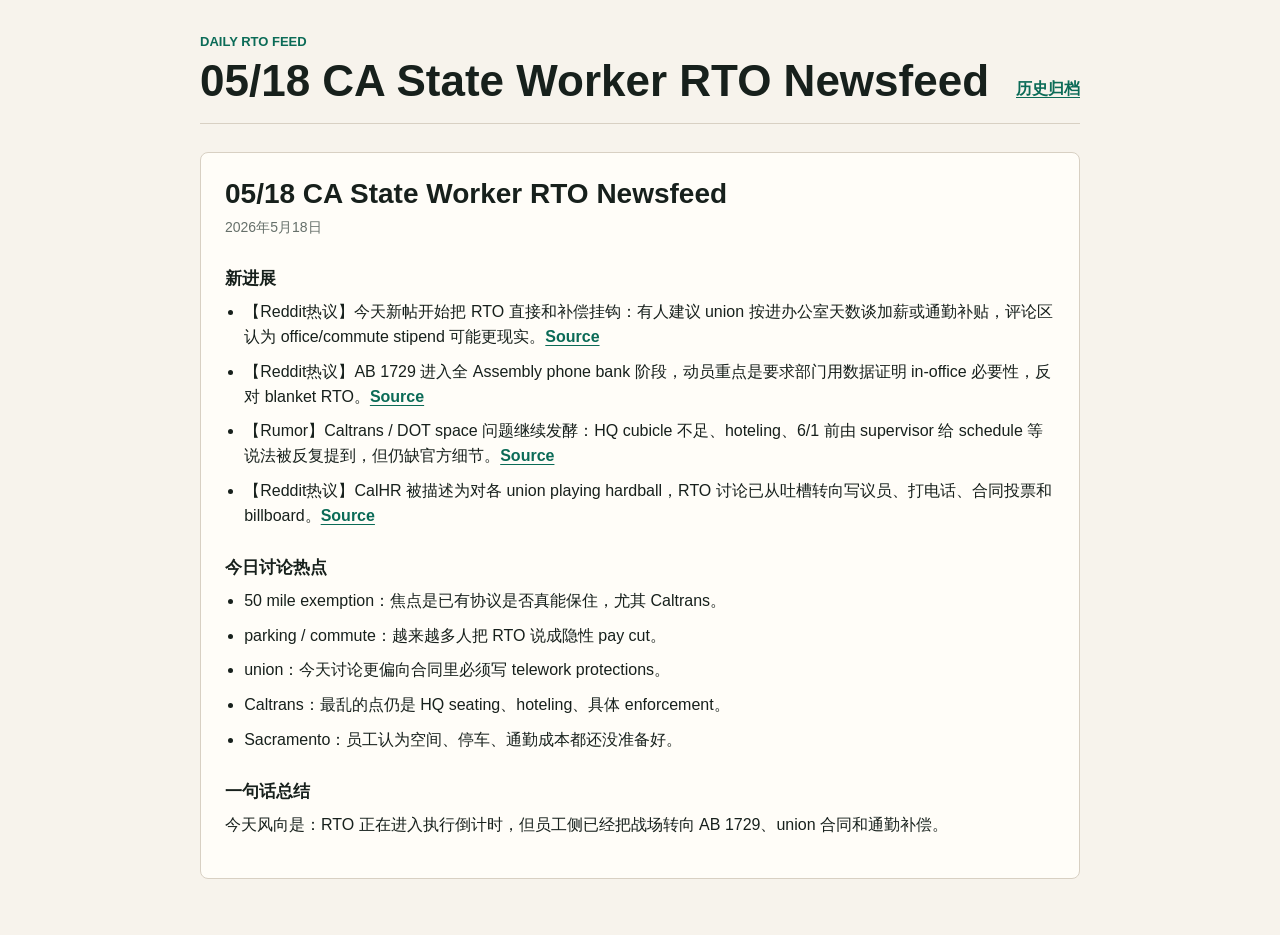
==== docs/index.html @ c8d517b0 "Added webpage" ====
<!doctype html>
<html lang="zh-CN">
  <head>
    <meta charset="utf-8">
    <meta name="viewport" content="width=device-width, initial-scale=1">
    <title>CA State Worker RTO Newsfeed</title>
    <link rel="stylesheet" href="styles.css">
  </head>
  <body>
    <main class="page">
      <header class="topbar">
        <div>
          <p class="eyebrow">Daily RTO Feed</p>
          <h1 id="page-title">CA State Worker RTO Newsfeed</h1>
        </div>
        <a class="archive-link" href="archive.html">历史归档</a>
      </header>

      <article id="latest" class="brief" aria-live="polite">
        <p class="loading">加载中...</p>
      </article>
    </main>

    <script src="briefs-data.js"></script>
    <script src="render.js"></script>
  </body>
</html>
---- docs/styles.css ----
:root {
  color-scheme: light;
  --bg: #f7f3ec;
  --ink: #17201c;
  --muted: #66706a;
  --line: #d8d0c3;
  --accent: #0b6b57;
  --paper: #fffdf8;
}

* {
  box-sizing: border-box;
}

body {
  margin: 0;
  background: var(--bg);
  color: var(--ink);
  font-family: -apple-system, BlinkMacSystemFont, "Segoe UI", sans-serif;
  line-height: 1.55;
}

.page {
  width: min(880px, calc(100% - 32px));
  margin: 0 auto;
  padding: 32px 0 56px;
}

.topbar {
  display: flex;
  align-items: flex-end;
  justify-content: space-between;
  gap: 20px;
  padding-bottom: 18px;
  border-bottom: 1px solid var(--line);
}

.eyebrow {
  margin: 0 0 4px;
  color: var(--accent);
  font-size: 13px;
  font-weight: 700;
  letter-spacing: 0;
  text-transform: uppercase;
}

h1,
h2,
h3,
p {
  margin-top: 0;
}

h1 {
  margin-bottom: 0;
  font-size: clamp(28px, 4vw, 44px);
  line-height: 1.12;
}

h2 {
  margin-bottom: 4px;
  font-size: 28px;
  line-height: 1.2;
}

h3 {
  margin: 26px 0 8px;
  font-size: 17px;
}

time {
  color: var(--muted);
  font-size: 14px;
}

.archive-link,
a {
  color: var(--accent);
  font-weight: 700;
  text-decoration-thickness: 1px;
  text-underline-offset: 3px;
}

.archive-link {
  flex: 0 0 auto;
  padding-bottom: 4px;
}

.brief {
  margin-top: 28px;
  padding: 24px;
  background: var(--paper);
  border: 1px solid var(--line);
  border-radius: 8px;
}

ul {
  margin: 0;
  padding-left: 1.2rem;
}

li + li {
  margin-top: 10px;
}

.loading {
  color: var(--muted);
}

.archive-list {
  margin-top: 28px;
}

.archive-item {
  background: var(--paper);
  border: 1px solid var(--line);
  border-radius: 8px;
}

.archive-item + .archive-item {
  margin-top: 12px;
}

.archive-item summary {
  cursor: pointer;
  padding: 16px 18px;
  font-weight: 800;
}

.archive-item .brief {
  margin-top: 0;
  border: 0;
  border-top: 1px solid var(--line);
  border-radius: 0 0 8px 8px;
}

@media (max-width: 640px) {
  .topbar {
    align-items: flex-start;
    flex-direction: column;
  }

  .brief {
    padding: 18px;
  }
}
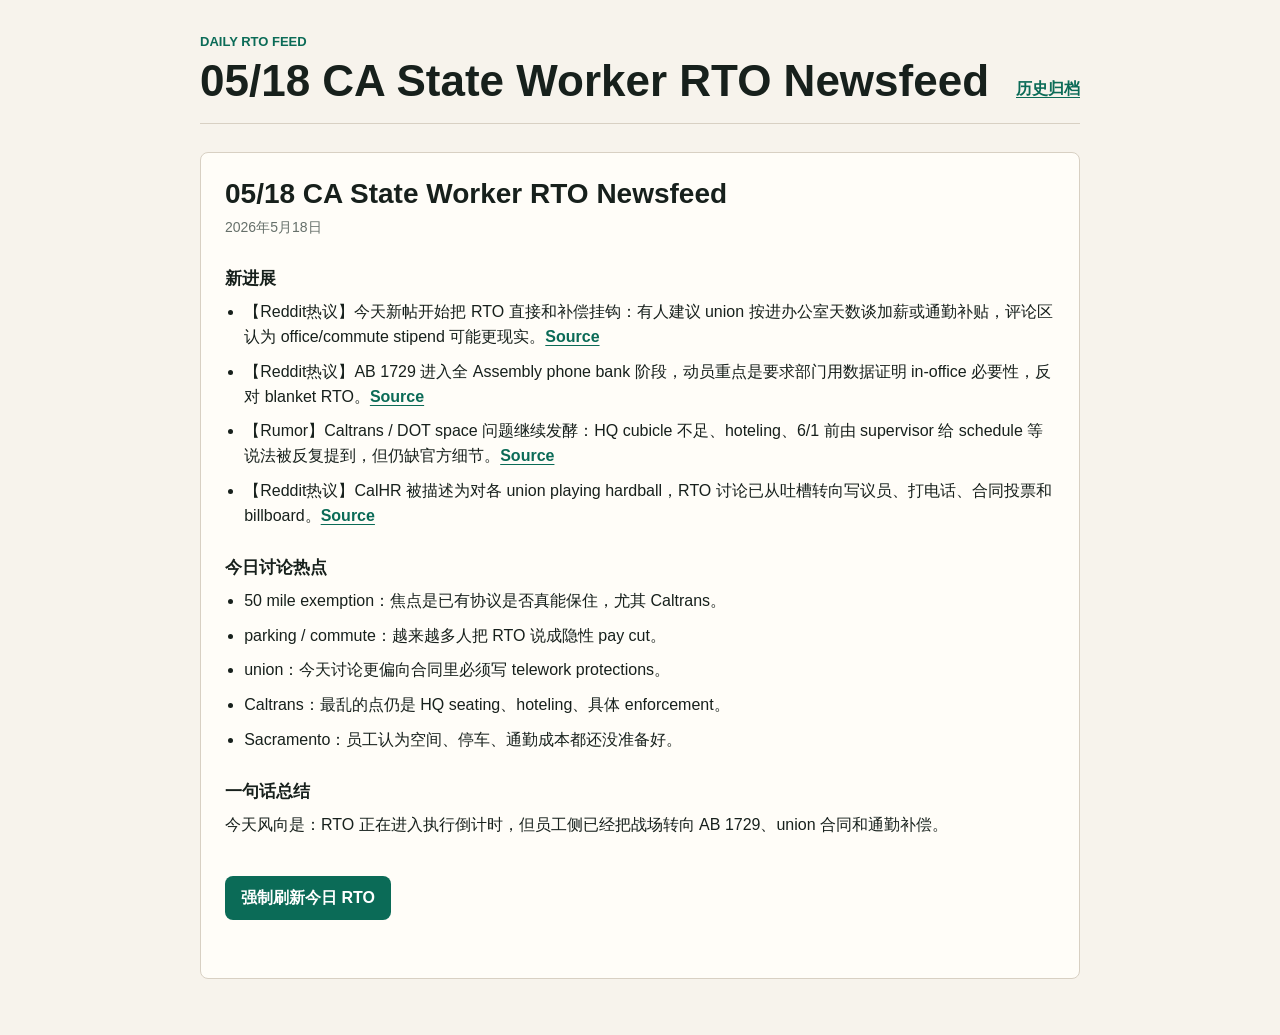
==== commit 3b8424eb: "Add one-tap refresh endpoint support" ====
--- a/docs/index.html
+++ b/docs/index.html
@@ -22,6 +22,7 @@
     </main>
 
     <script src="briefs-data.js"></script>
+    <script src="refresh-config.js"></script>
     <script src="render.js"></script>
   </body>
 </html>
--- a/docs/styles.css
+++ b/docs/styles.css
@@ -94,6 +94,39 @@
   border-radius: 8px;
 }
 
+.refresh-button {
+  display: inline-flex;
+  align-items: center;
+  justify-content: center;
+  min-height: 44px;
+  margin-top: 22px;
+  padding: 0 16px;
+  color: #fff;
+  background: var(--accent);
+  border: 0;
+  border-radius: 8px;
+  cursor: pointer;
+  font: inherit;
+  font-weight: 800;
+  text-decoration: none;
+}
+
+.refresh-button:hover:not(:disabled) {
+  background: #084f40;
+}
+
+.refresh-button:disabled {
+  cursor: wait;
+  opacity: 0.68;
+}
+
+.refresh-status {
+  min-height: 24px;
+  margin: 10px 0 0;
+  color: var(--muted);
+  font-size: 14px;
+}
+
 ul {
   margin: 0;
   padding-left: 1.2rem;
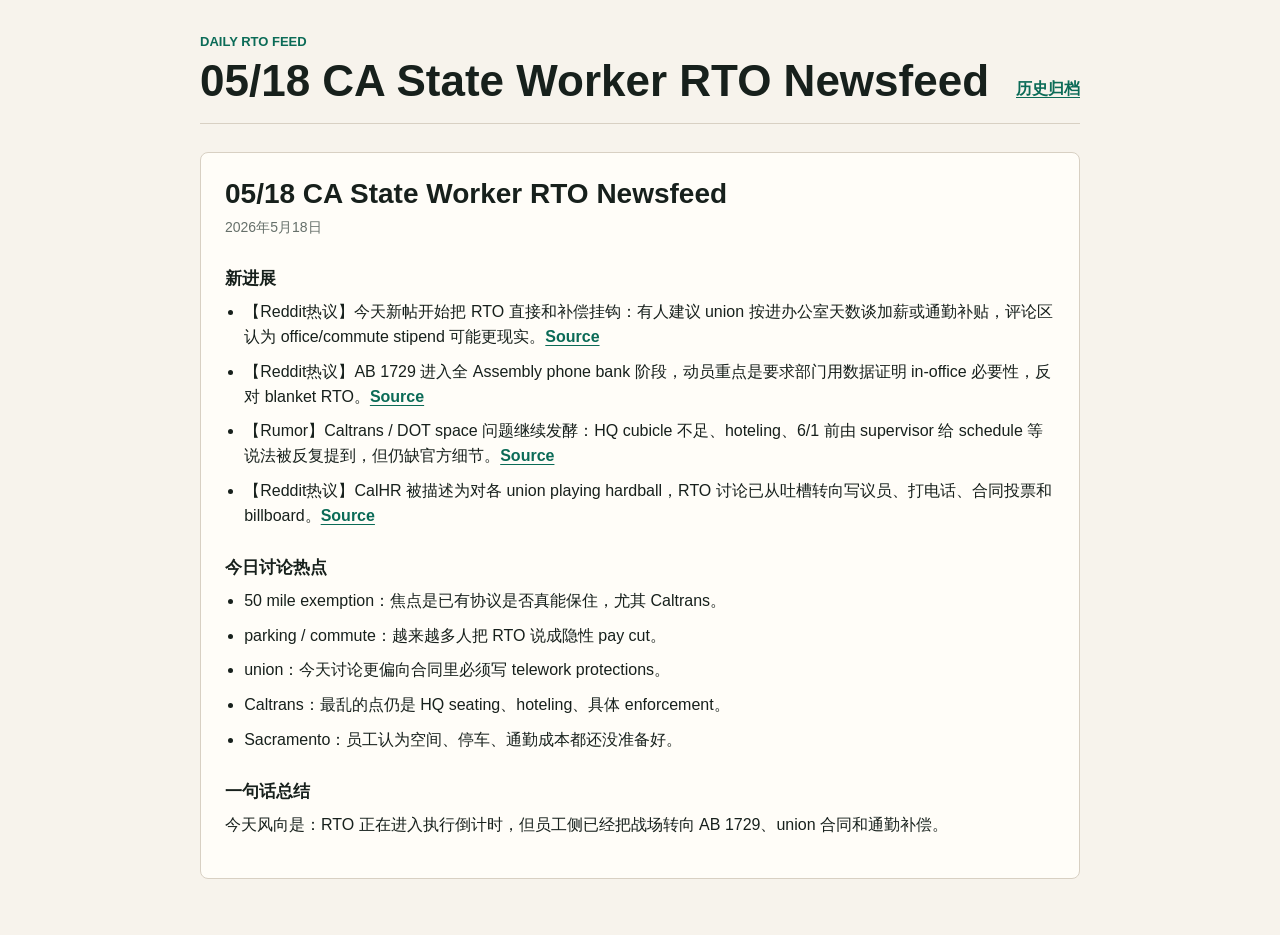
==== commit 3f98c649: "Remove manual refresh button" ====
--- a/docs/index.html
+++ b/docs/index.html
@@ -22,7 +22,6 @@
     </main>
 
     <script src="briefs-data.js"></script>
-    <script src="refresh-config.js"></script>
     <script src="render.js"></script>
   </body>
 </html>
--- a/docs/styles.css
+++ b/docs/styles.css
@@ -94,39 +94,6 @@
   border-radius: 8px;
 }
 
-.refresh-button {
-  display: inline-flex;
-  align-items: center;
-  justify-content: center;
-  min-height: 44px;
-  margin-top: 22px;
-  padding: 0 16px;
-  color: #fff;
-  background: var(--accent);
-  border: 0;
-  border-radius: 8px;
-  cursor: pointer;
-  font: inherit;
-  font-weight: 800;
-  text-decoration: none;
-}
-
-.refresh-button:hover:not(:disabled) {
-  background: #084f40;
-}
-
-.refresh-button:disabled {
-  cursor: wait;
-  opacity: 0.68;
-}
-
-.refresh-status {
-  min-height: 24px;
-  margin: 10px 0 0;
-  color: var(--muted);
-  font-size: 14px;
-}
-
 ul {
   margin: 0;
   padding-left: 1.2rem;
